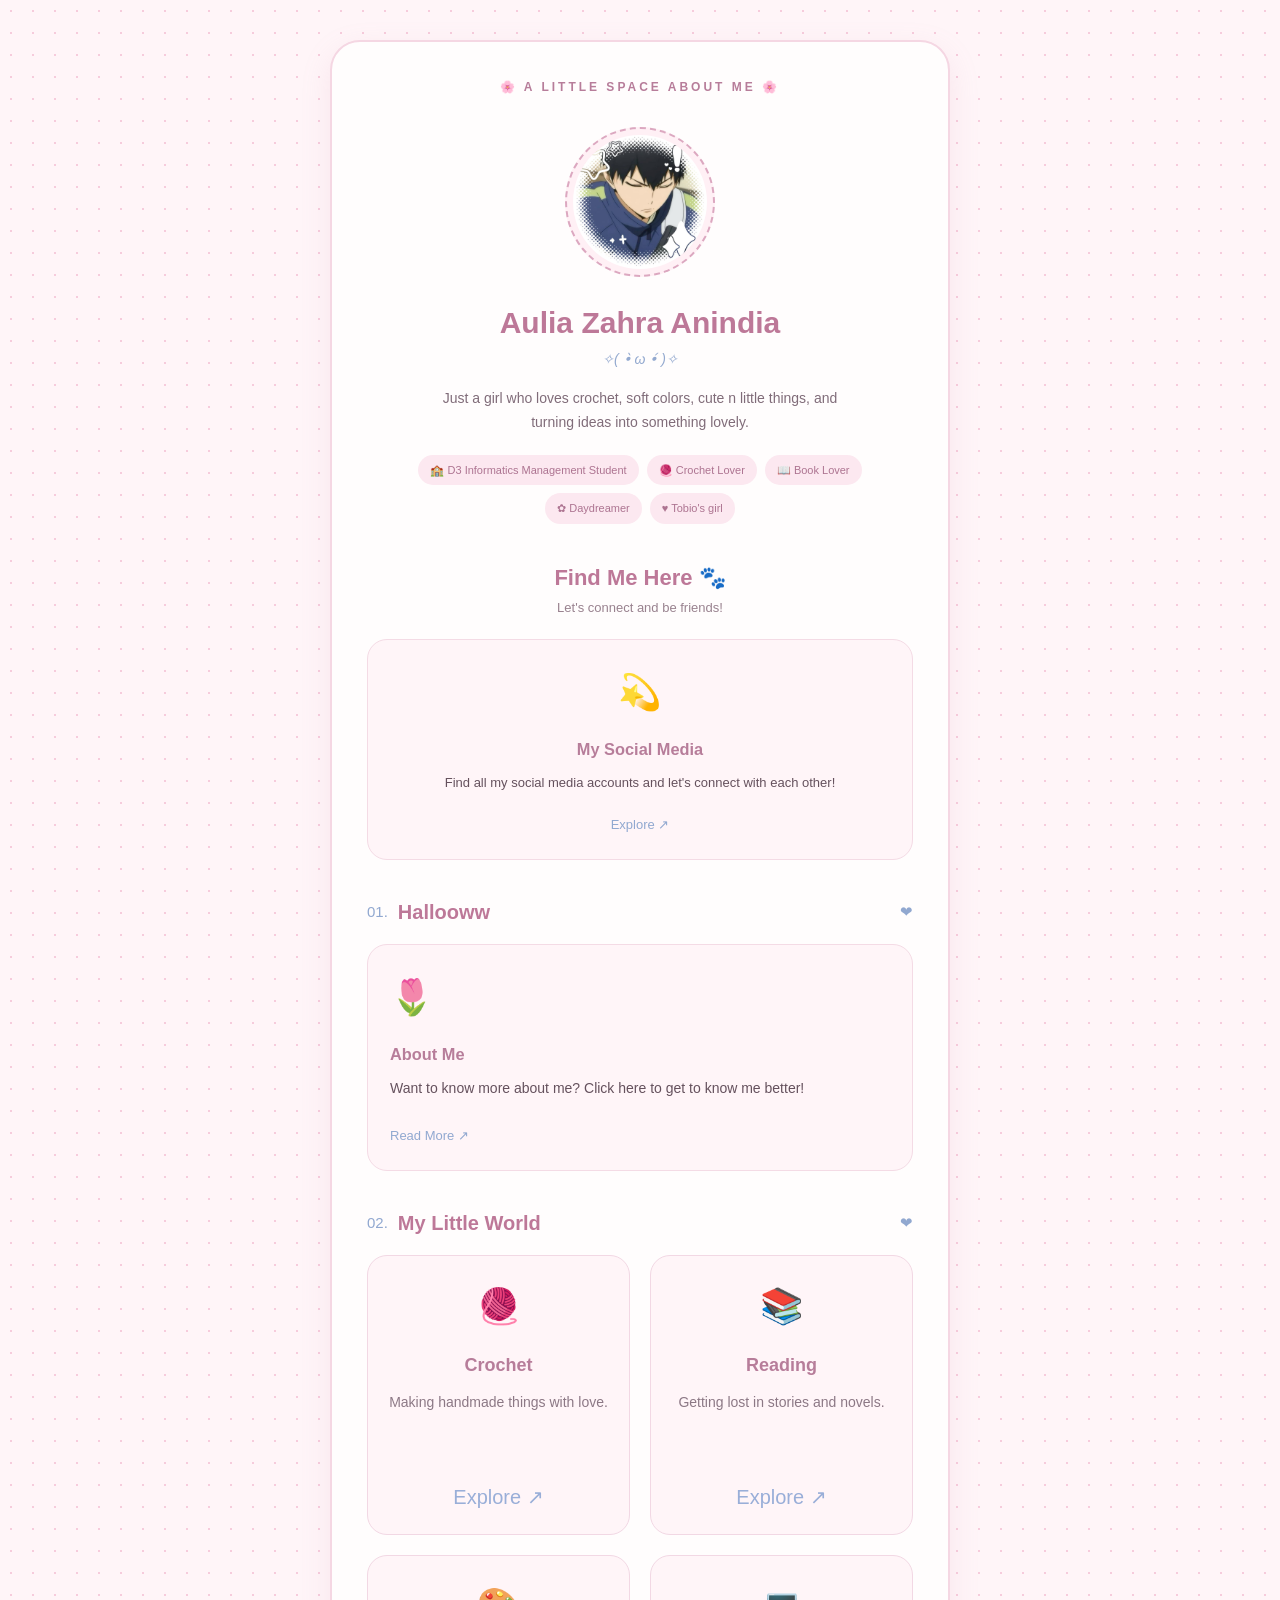
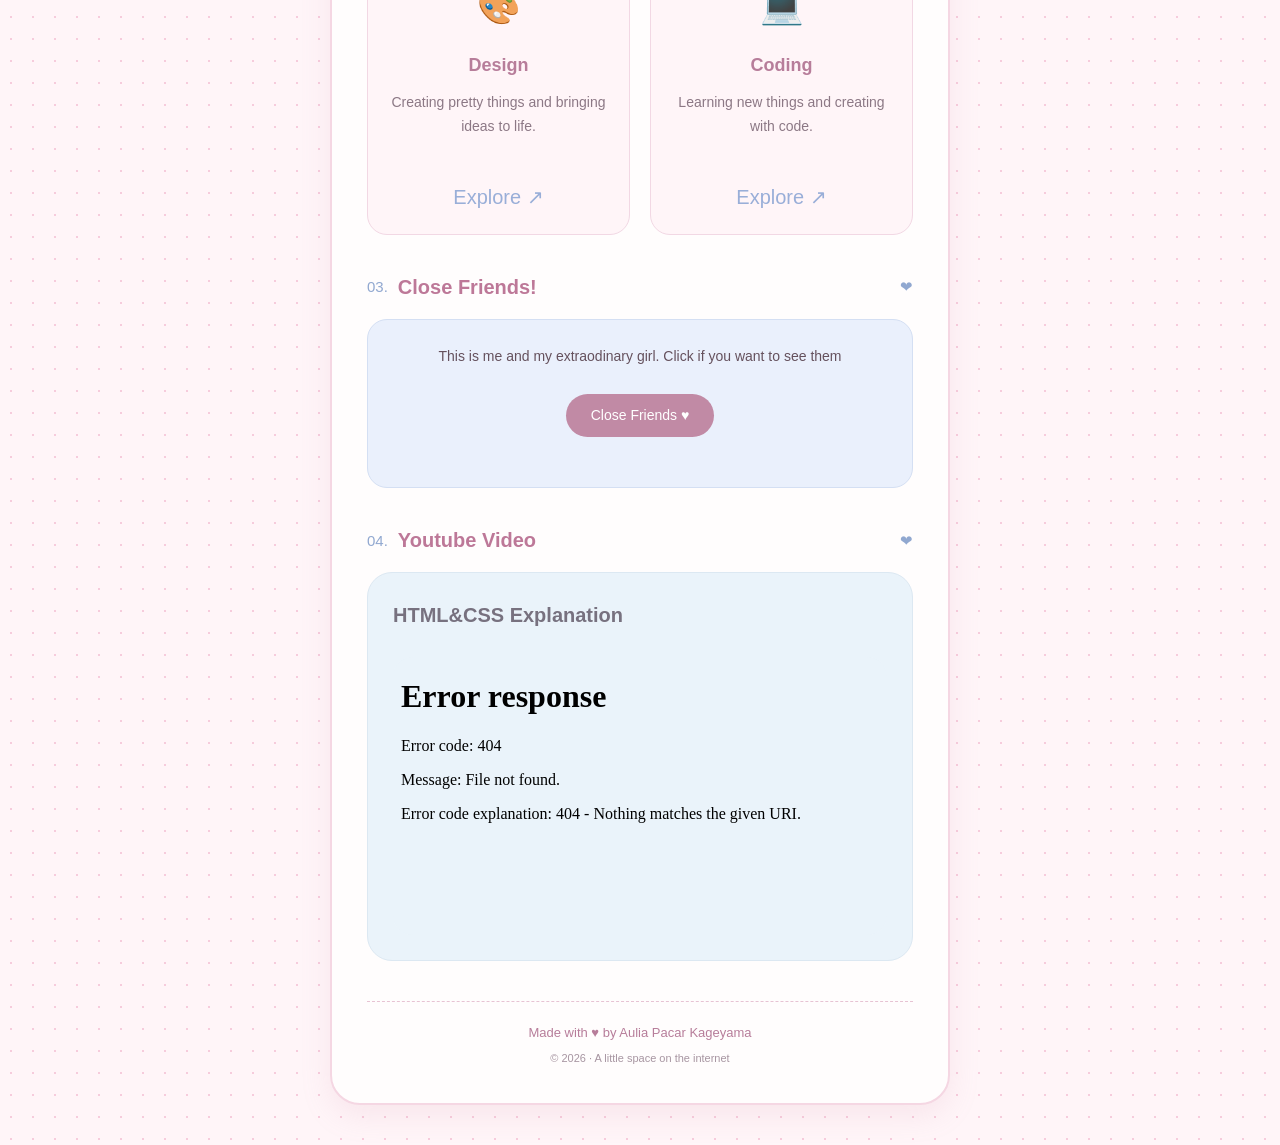
==== index.html @ 2667d25f "Add files via upload" ====
<!DOCTYPE html>
<html lang="id">
<head>
    <meta charset="UTF-8">
    <meta name="viewport" content="width=device-width, initial-scale=1.0">
    <title>Aulia's Little Space</title>

    <link rel="stylesheet" href="zahra.css">
</head>

<body>

<div class="container">

    <div class="top-label">
        🌸 A LITTLE SPACE ABOUT ME 🌸
    </div>

    <header class="profile">

        <div class="profile-frame">
            <img
                src="kgympfp.jpeg"
                alt="Foto profil Aulia"
                class="profile-img"
            >
        </div>

        <h1>Aulia Zahra Anindia</h1>

        <p class="nickname">
            ✧( •̀ ω •́ )✧
        </p>

        <p class="description">
            Just a girl who loves crochet, soft colors,
            cute n little things, and turning ideas into something lovely.
        </p>

        <div class="tags">
            <span>🏫 D3 Informatics Management Student</span>
            <span>🧶 Crochet Lover</span>
            <span>📖 Book Lover</span>
            <span>✿ Daydreamer</span>
            <span>♥ Tobio's girl</span>
        </div>

    </header>

    <section class="social-section">

        <h2>Find Me Here 🐾</h2>

        <p class="section-desc">
            Let's connect and be friends!
        </p>

        <a href="findme.html" class="about-card">

            <div class="interest-icon">💫</div>

            <h3>My Social Media</h3>

            <p>
                Find all my social media accounts
                and let's connect with each other!
            </p>

            <span class="arrow">Explore ↗</span>

        </a>

    </section>

    <section class="about-section">

        <div class="section-heading">
            <span>01.</span>
            <h2>Hallooww</h2>
            <span>❤︎</span>
        </div>

        <a href="aboutme.html" class="about-card">

            <div class="interest-icon">🌷</div>

            <h3>About Me</h3>

            <p>
                Want to know more about me?
                Click here to get to know me better!
            </p>

            <span class="arrow">Read More ↗</span>

        </a>

    </section>

    <section class="interests-section">

        <div class="section-heading">
            <span>02.</span>
            <h2>My Little World</h2>
            <span>❤︎</span>
        </div>

        <div class="interest-grid">

            <a href="crochet.html" class="interest-card">

                <div class="interest-icon">🧶</div>

                <h3>Crochet</h3>

                <p>
                    Making handmade things with love.
                </p>

                <span class="arrow">Explore ↗</span>

            </a>

            <a href="reading.html" class="interest-card">

                <div class="interest-icon">📚</div>

                <h3>Reading</h3>

                <p>
                    Getting lost in stories and novels.
                </p>

                <span class="arrow">Explore ↗</span>

            </a>

            <a href="design.html" class="interest-card">

                <div class="interest-icon">🎨</div>

                <h3>Design</h3>

                <p>
                    Creating pretty things and bringing ideas to life.
                </p>

                <span class="arrow">Explore ↗</span>

            </a>

            <a href="coding.html" class="interest-card">

                <div class="interest-icon">💻</div>

                <h3>Coding</h3>

                <p>
                    Learning new things and creating with code.
                </p>

                <span class="arrow">Explore ↗</span>

            </a>

        </div>

    </section>

    <section class="contact-section">

        <div class="section-heading">
            <span>03.</span>
            <h2>Close Friends!</h2>
            <span>❤︎</span>
        </div>

        <div class="contact-card">

            <p>
             This is me and my extraodinary girl. Click if you want to see them 
            </p>

            <a
                href="cf.html" class="contact-button">
                Close Friends ♥︎
            </a>


        </div>

    </section>

    <section class="youtube-section" id="youtube">
        <div class="section-heading">
        <span>04.</span>
        <h2>Youtube Video</h2>
        <span>❤︎</span>
        </div>
        
        <div class="youtube-box">

        <h3 class="youtube-title">
            HTML&CSS Explanation
        </h3>

        <div class="youtube-video">
        <iframe
            src="........."
            tutle="YouTube Video"
            allowfullscreen>
        </iframe>
    </div>

    </div>

    </section>

    <footer>

        <p>Made with ♥︎ by Aulia Pacar Kageyama</p>

        <p class="footer-small">
            © 2026 · A little space on the internet
        </p>

    </footer>

</div>


</body>
</html>
---- zahra.css ----
* {
    margin: 0;
    padding: 0;
    box-sizing: border-box;
}

body {
    font-family: 'Trebuchet MS', Arial, sans-serif;
    background-color: #fff5f8;
    background-image: radial-gradient(#f6ccdc 1px, transparent 1px);
    background-size: 22px 22px;
    color: #65515d;
    line-height: 1.7;
}



.container {
    max-width: 620px;
    width: 90%;
    margin: 40px auto;
    padding: 35px;
    background-color: #fffdfd;
    border: 2px solid #f5d7e3;
    border-radius: 30px;
    box-shadow: 0 10px 30px rgba(210, 140, 170, 0.15);
}
.top-label {
    text-align: center;
    color: #b77d9a;
    font-size: 12px;
    font-weight: bold;
    letter-spacing: 3px;
    margin-bottom: 30px;
}
.profile {
    text-align: center;
    margin-bottom: 35px;
}
.profile-frame {
    width: 150px;
    height: 150px;
    margin: 0 auto 20px;
    padding: 6px;
    border: 2px dashed #dca8c0;
    border-radius: 50%;
    background-color: #fff0f5;
}
.profile-img {
    width: 100%;
    height: 100%;
    object-fit: cover;
    border-radius: 50%;
}
.profile h1 {
    color: #bd7898;
    font-size: 30px;
    margin-bottom: 0;
}
.nickname {
    color: #93a9cf;
    font-size: 14px;
    font-style: italic;
    margin-bottom: 15px;
}
.description {
    max-width: 400px;
    margin: 0 auto 20px;
    font-size: 14px;
    color: #806c79;
}
.tags {
    display: flex;
    flex-wrap: wrap;
    justify-content: center;
    gap: 8px;
}
.tags span {
    background-color: #fce8f0;
    color: #ad7491;
    padding: 6px 12px;
    border-radius: 20px;
    font-size: 11px;
}


.social-section,
.about-section,
.interests-section,
.contact-section {
    margin-top: 35px;
}
.social-section > h2 {
    text-align: center;
    color: #bd7898;
    font-size: 22px;
}
.section-desc {
    text-align: center;
    font-size: 13px;
    margin-bottom: 20px;
    color: #99828f;
}
.section-heading {
    display: flex;
    align-items: center;
    justify-content: space-between;
    gap: 10px;
    margin-bottom: 15px;
    color: #bd7898;
}
.section-heading h2 {
    font-size: 20px;
    flex-grow: 1;
}
.section-heading span {
    color: #91a8d0;
    font-size: 15px;
}


.link-card {
    display: flex;
    align-items: center;
    gap: 15px;
    text-decoration: none;
    color: #65515d;
    background-color: #fff4f8;
    border: 1px solid #f2d5e1;
    padding: 15px 18px;
    border-radius: 18px;
    margin-bottom: 12px;
    transition: all 0.3s ease;
}
.link-icon {
    display: flex;
    align-items: center;
    justify-content: center;
    min-width: 42px;
    height: 42px;
    background-color: #f8dce8;
    color: #b77d9a;
    border-radius: 14px;
    font-size: 22px;
}
.link-text {
    display: flex;
    flex-direction: column;
    flex-grow: 1;
}
.link-text strong {
    font-size: 15px;
    color: #a96f8e;
}
.link-text small {
    font-size: 12px;
    color: #9b8793;
}
.arrow {
    color: #a5b7d8;
    font-size: 20px;
}
.link-card:hover {
    background-color: #eaf1ff;
    border-color: #b8c9e8;
    transform: translateY(-5px);
    box-shadow: 0 8px 18px rgba(153, 174, 216, 0.2);
}
.link-card:hover .link-icon {
    background-color: #d9e5fa;
    color: #718dbd;
}
.link-card:hover .link-text strong,
.link-card:hover .arrow {
    color: #718dbd;
}



.about-card {
    display: block;
    background-color: #fff5f8;
    border: 1px solid #f4dbe5;
    padding: 22px;
    border-radius: 20px;
    font-size: 14px;
}
.about-card p {
    margin-bottom: 12px;
}
.about-card h3 {
    color: #b77d9a;
    margin-bottom: 8px;
}
a.about-card {
    text-decoration: none;
    color: inherit;
    cursor: pointer;
    transition: all 0.3s ease;
}
a.about-card:hover {
    background-color: #eaf1ff;
    border-color: #b8c9e8;
    transform: translateY(-5px);
    box-shadow: 0 8px 18px rgba(153, 174, 216, 0.2);
}
a.about-card:hover h3 {
    color: #718dbd;
}
a.about-card .arrow {
    display: inline-block;
    margin-top: 12px;
    font-size: 13px;
    color: #91a8d0;
}
.about-video {
    margin-top: 30px;
    text-align: center;
}
.about-video video {
    display: block;
    width: 100%;
    max-width: 400px;
    height: auto;
    object-fit: contain;
    margin: 0 auto;
    border-radius: 25px;
    border: 3px solid #f5d7e3;
    box-shadow: 0 8px 20px rgba(210, 140, 170, 0.2);
}
.about-video p {
    margin-top: 12px;
    color: #b77d9a;
    font-size: 13px;
    font-style: italic;
}


.quote {
    margin-top: 20px;
    padding: 12px;
    text-align: center;
    background-color: #eaf0fc;
    color: #8199c3;
    border-radius: 12px;
    font-size: 13px;
    font-style: italic;
}



.interests-section {
    width: 100%;
}
.interest-grid {
    display: grid;
    grid-template-columns: repeat(2, minmax(0, 1fr));
    gap: 20px;
    align-items: stretch;
    width: 100%;
}
.interest-card {
    box-sizing: border-box;
    width: 100%;
    min-width: 0;
    min-height: 280px;
    display: flex;
    flex-direction: column;
    align-items: center;
    text-align: center;
    background-color: #fff5f8;
    border: 1px solid #f2d8e4;
    padding: 20px 15px;
    border-radius: 20px;
    text-decoration: none;
    color: inherit;
    transition: all 0.3s ease;
}
.interest-icon {
    font-size: 35px;
    margin-bottom: 15px;
}
.interest-card h3 {
    color: #b77d9a;
    font-size: 18px;
    margin-bottom: 10px;
}
.interest-card p {
    color: #8c7885;
    font-size: 14px;
    line-height: 1.7;
    margin-bottom: 15px;
}
.interest-card .arrow {
    color: #99aed8;
    margin-top: auto;
}
.interest-card:hover {
    background-color: #edf2ff;
    border-color: #c5d2ed;
    transform: translateY(-5px);
    box-shadow: 0 8px 18px rgba(153, 174, 216, 0.2);
}


.social-section .about-card {
    display: block;
    text-align: center;
    text-decoration: none;
    color: inherit;
    cursor: pointer;
    transition: all 0.3s ease;
}
.social-section .about-card:hover {
    background-color: #eaf1ff;
    border-color: #b8c9e8;
    transform: translateY(-5px);
    box-shadow: 0 8px 18px rgba(153, 174, 216, 0.2);
}
.social-section .about-card h3 {
    color: #b77d9a;
    margin-bottom: 8px;
}
.social-section .about-card:hover h3 {
    color: #718dbd;
}
.social-section .about-card p {
    font-size: 13px;
    margin-bottom: 10px;
}
.social-section .about-card .arrow {
    display: inline-block;
    margin-top: 10px;
    font-size: 13px;
    color: #91a8d0;
}


.contact-card {
    background-color: #eaf0fc;
    padding: 25px;
    text-align: center;
    border-radius: 20px;
    border: 1px solid #d4dff3;
}
.contact-card p {
    font-size: 14px;
    margin-bottom: 18px;
}
.contact-button {
    display: block;
    width: fit-content;
    margin: 25px auto;
    text-align: center;
    background-color: #c18aa5;
    color: white;
    text-decoration: none;
    padding: 10px 25px;
    border-radius: 25px;
    font-size: 14px;
    transition: all 0.3s ease;
}
.contact-button:hover {
    background-color: #91a8d0;
    transform: scale(1.05);
}


footer {
    text-align: center;
    margin-top: 40px;
    padding-top: 20px;
    border-top: 1px dashed #e7c3d3;
    color: #b77d9a;
    font-size: 13px;
}
.footer-small {
    font-size: 11px;
    color: #a795a1;
    margin-top: 5px;
}



.crochet-gallery,
.reading-gallery {
    margin-top: 35px;
}
.crochet-grid,
.reading-grid {
    display: grid;
    grid-template-columns: repeat(2, minmax(0, 1fr));
    gap: 15px;
}
.crochet-item,
.reading-item {
    background-color: #fff5f8;
    border: 1px solid #f2d8e4;
    padding: 12px;
    border-radius: 20px;
    text-align: center;
    transition: all 0.3s ease;
    overflow: hidden;
}
.crochet-item img,
.reading-item img {
    display: block;
    width: 100%;
    height: 180px;
    object-fit: cover;
    border-radius: 15px;
    margin-bottom: 10px;
}
.crochet-item h3,
.reading-item h3 {
    color: #b77d9a;
    font-size: 14px;
    margin-bottom: 5px;
}
.crochet-item p,
.reading-item p {
    color: #8c7885;
    font-size: 12px;
}
.crochet-item:hover,
.reading-item:hover {
    background-color: #edf2ff;
    border-color: #c5d2ed;
    transform: translateY(-5px);
    box-shadow: 0 8px 18px rgba(153, 174, 216, 0.2);
}


.back-home {
    text-align: center;
    margin-top: 30px;
}



.cf-container {
    max-width: 900px;
    width: 90%;
    margin: 40px auto;
    padding: 40px;
    box-sizing: border-box;
    background-color: #fffdfd;
    border: 2px solid #f5d7e3;
    border-radius: 30px;
    box-shadow: 0 10px 30px rgba(210, 140, 170, 0.15);
}
.cf-intro {
    text-align: center;
    margin-bottom: 50px;
}
.cf-label {
    text-align: center;
    color: #b77d9a;
    font-size: 12px;
    font-weight: bold;
    letter-spacing: 3px;
    margin-bottom: 30px;
}
.cf-title {
    font-family: 'Trebuchet MS', Arial, sans-serif;
    color: #bd7898;
    font-size: 30px;
    font-weight: bold;
    text-align: center;
    margin-bottom: 15px;
}
.cf-subtitle {
    font-family: 'Trebuchet MS', Arial, sans-serif;
    font-size: 14px;
    color: #806c79;
    text-align: center;
    line-height: 1.7;
}
.cf-content {
    margin-top: 35px;
}
.cf-section-title {
    font-family: 'Trebuchet MS', Arial, sans-serif;
    font-size: 20px;
    color: #bd7898;
    text-align: left;
    margin-bottom: 25px;
}
.cf-video {
    width: 100%;
    max-width: 700px;
    margin: 25px auto;
    padding: 10px;
    box-sizing: border-box;
    background-color: #eaf3fa;
    border: 1px solid #dce8f2;
    border-radius: 25px;
    overflow: hidden;
}
.cf-video video {
    display: block;
    width: 100%;
    height: auto;
    border-radius: 18px;
    background-color: #eaf3fa;
}
.cf-container .contact-button {
    margin-top: 25px;
}
.cf-container footer {
    margin-top: 40px;
    padding-top: 20px;
    border-top: 1px dashed #e7c3d3;
    text-align: center;
    color: #b77d9a;
    font-size: 13px;
}
.cf-container .footer-small {
    font-size: 11px;
    color: #a795a1;
    margin-top: 5px;
}



.youtube-section {
    width: 100%;
    margin-top: 35px;
    padding-top: 0;
}
.youtube-section > h2 {
    font-family: 'Trebuchet MS', Arial, sans-serif;
    font-size: 20px;
    color: #bd7898;
    text-align: left;
    margin-bottom: 15px;
}
.youtube-box {
    width: 100%;
    box-sizing: border-box;
    background-color: #eaf3fa;
    border: 1px solid #dce8f2;
    border-radius: 25px;
    padding: 25px;
    text-align: center;
}
.youtube-title {
    font-family: 'Trebuchet MS', Arial, sans-serif;
    font-size: 20px;
    font-weight: bold;
    color: #77717f;
    text-align: left;
    margin-bottom: 25px;
}
.youtube-video {
    width: 100%;
    max-width: 800px;
    aspect-ratio: 16 / 9;
    margin: 0 auto;
    overflow: hidden;
    border-radius: 20px;
    background-color: #eaf3fa;
}
.youtube-video iframe {
    display: block;
    width: 100%;
    height: 100%;
    border: none;
}

.video-container {
    width: 100%;
    max-width: 700px;
    aspect-ratio: 16 / 9;
    margin: 30px auto;
    border-radius: 20px;
    overflow: hidden;
}
.video-container iframe {
    display: block;
    width: 100%;
    height: 100%;
    border: none;
}



@media screen and (max-width: 600px) {
    .container {
        width: 92%;
        padding: 22px 17px;
        margin: 20px auto;
        border-radius: 24px;
    }
    .profile h1 {
        font-size: 26px;
    }
    .profile-frame {
        width: 130px;
        height: 130px;
    }
    .top-label {
        font-size: 10px;
        letter-spacing: 2px;
    }
    .section-heading h2 {
        font-size: 18px;
    }
    .link-card {
        padding: 12px;
        gap: 10px;
    }
    .interest-grid {
        grid-template-columns: repeat(2, minmax(0, 1fr));
        gap: 12px;
    }
    .interest-card {
        min-height: 260px;
        padding: 15px 8px;
    }
    .interest-card h3 {
        font-size: 16px;
    }
    .interest-card p {
        font-size: 12px;
    }
    .interest-icon {
        font-size: 30px;
    }
    .crochet-grid,
    .reading-grid {
        gap: 10px;
    }
    .crochet-item,
    .reading-item {
        padding: 8px;
    }
    .crochet-item img,
    .reading-item img {
        height: 140px;
    }

   

    .cf-container {
        width: 92%;
        padding: 22px 17px;
        margin: 20px auto;
        border-radius: 24px;
    }
    .cf-label {
        font-size: 10px;
        letter-spacing: 2px;
        margin-bottom: 25px;
    }
    .cf-title {
        font-size: 26px;
    }
    .cf-subtitle {
        font-size: 13px;
    }
    .cf-section-title {
        font-size: 18px;
    }
    .cf-video {
        padding: 7px;
        border-radius: 18px;
    }
    .cf-video video {
        border-radius: 12px;
    }



    .youtube-section > h2 {
        font-size: 20px;
    }
    .youtube-box {
        padding: 15px;
    }
    .youtube-title {
        font-size: 17px;
    }
    .youtube-video {
        border-radius: 15px;
    }
    .video-container {
        border-radius: 15px;
    }
}
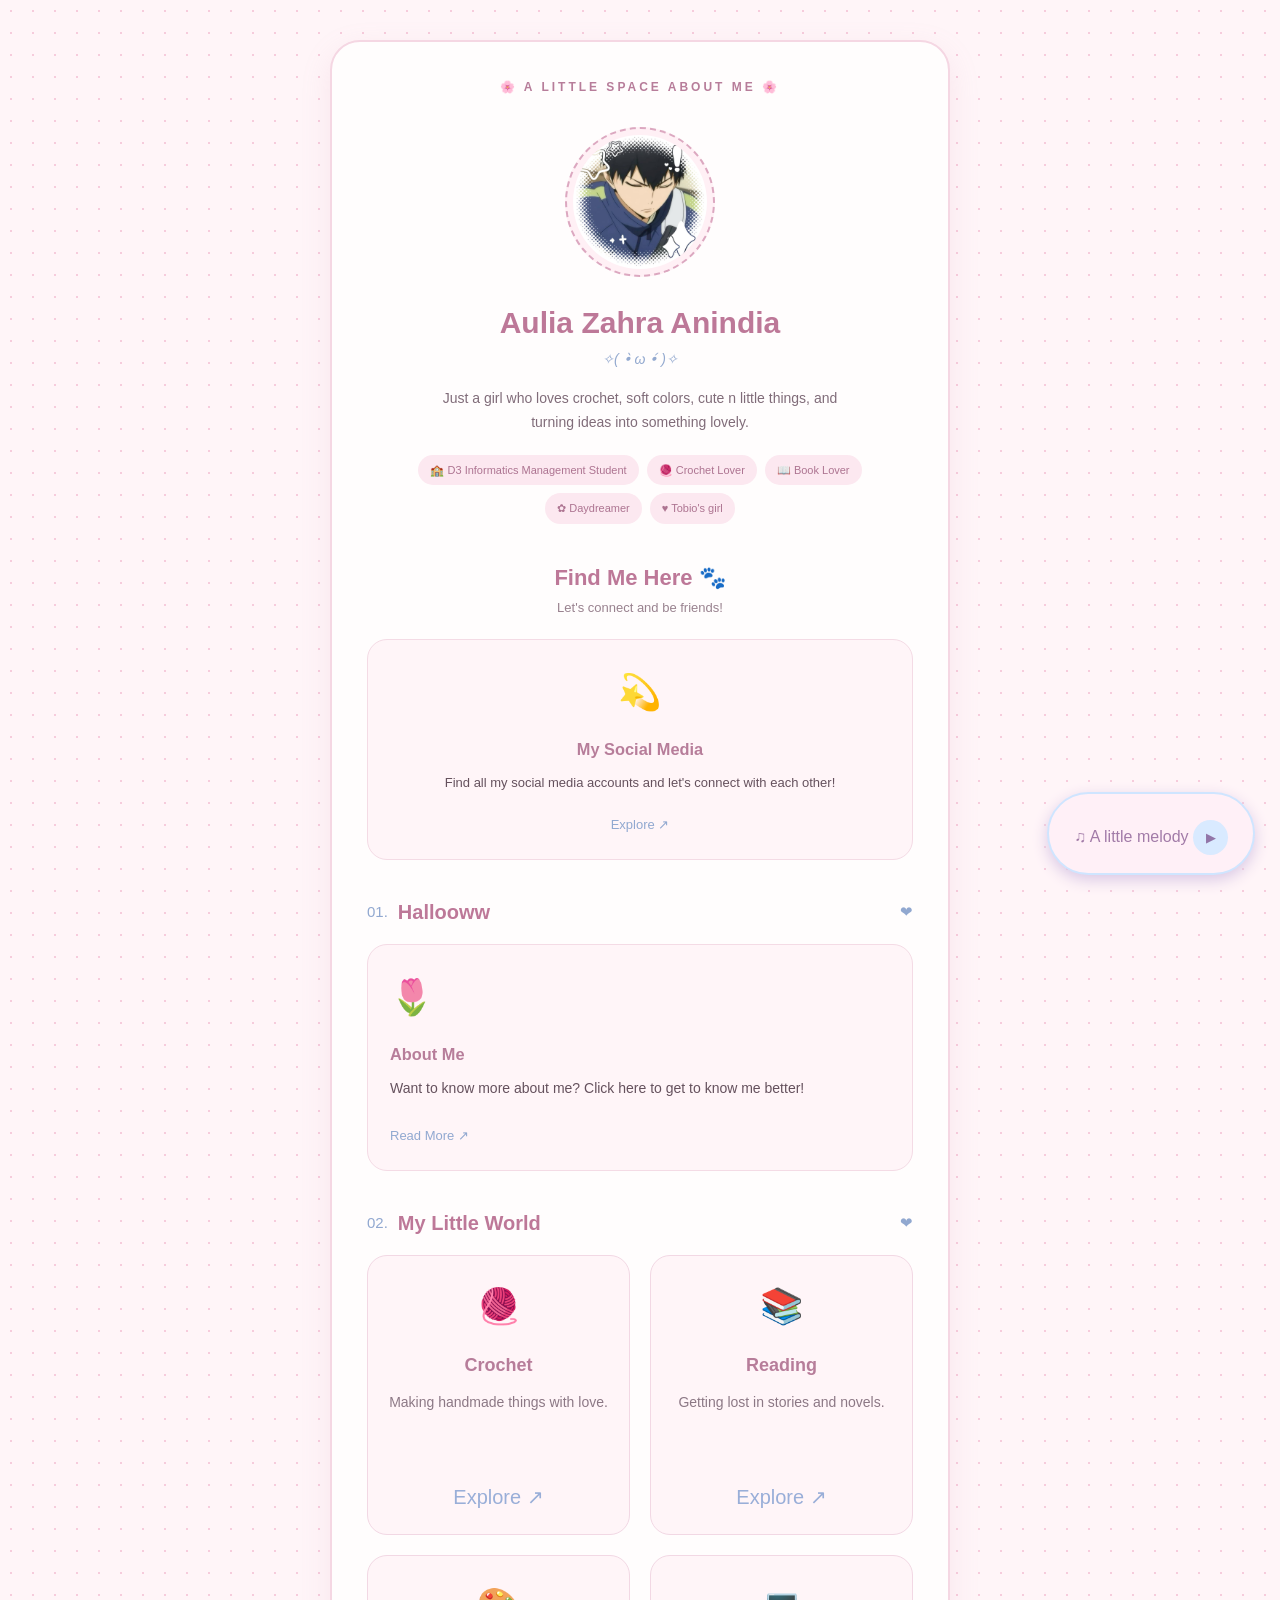
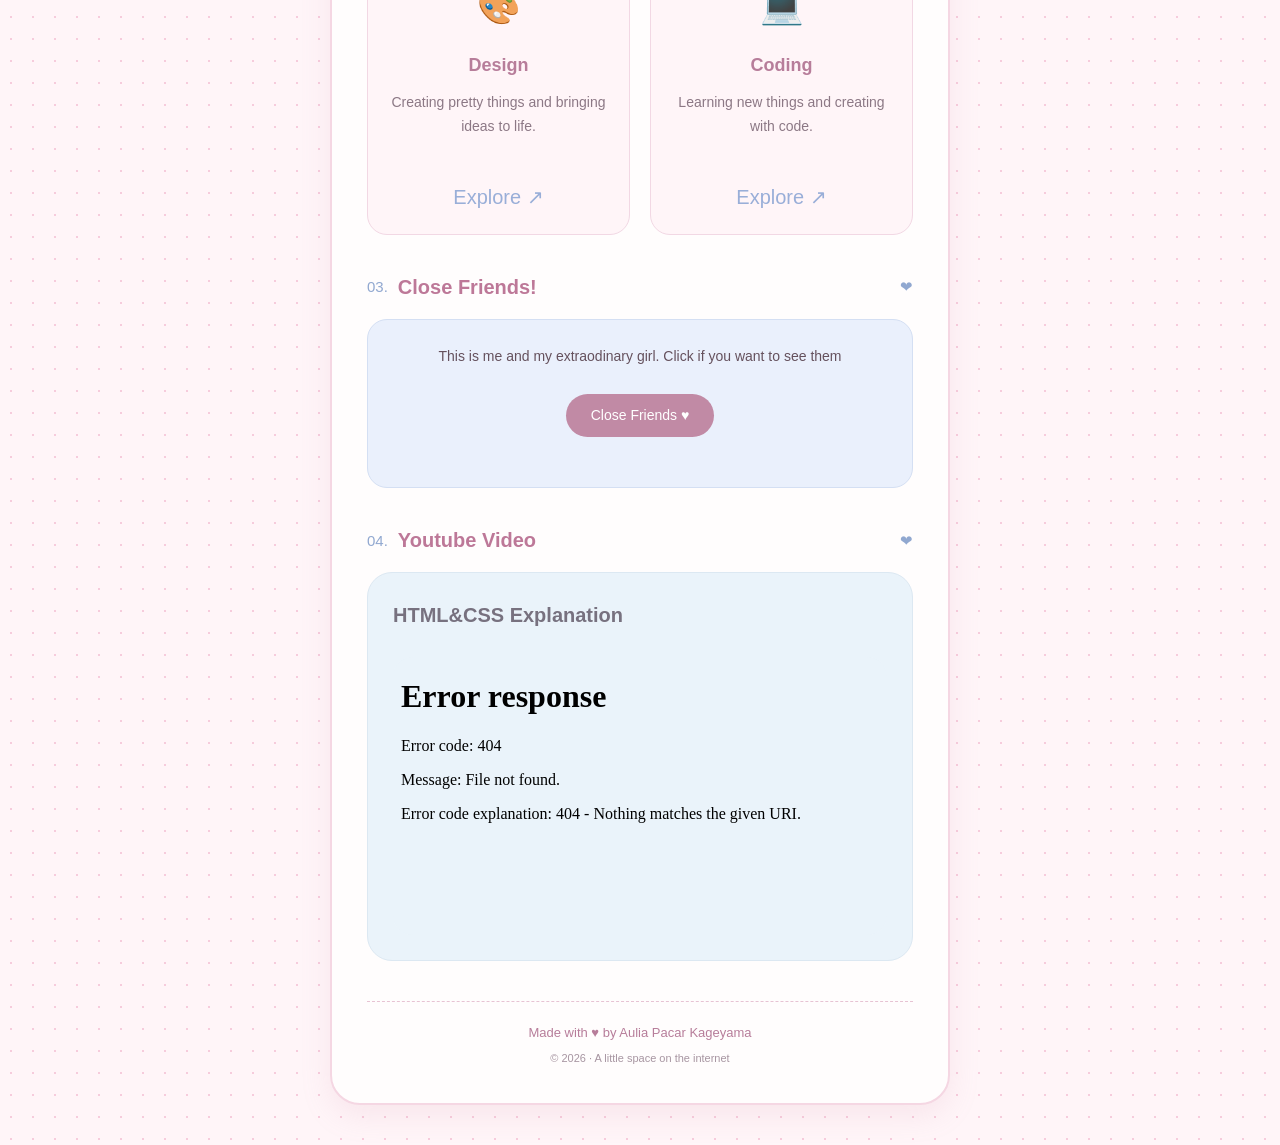
==== commit 077f0246: "update" ====
--- a/index.html
+++ b/index.html
@@ -1,233 +1,259 @@
-<!DOCTYPE html>
-<html lang="id">
-<head>
-    <meta charset="UTF-8">
-    <meta name="viewport" content="width=device-width, initial-scale=1.0">
-    <title>Aulia's Little Space</title>
-
-    <link rel="stylesheet" href="zahra.css">
-</head>
-
-<body>
-
-<div class="container">
-
-    <div class="top-label">
-        🌸 A LITTLE SPACE ABOUT ME 🌸
-    </div>
-
-    <header class="profile">
-
-        <div class="profile-frame">
-            <img
-                src="kgympfp.jpeg"
-                alt="Foto profil Aulia"
-                class="profile-img"
-            >
-        </div>
-
-        <h1>Aulia Zahra Anindia</h1>
-
-        <p class="nickname">
-            ✧( •̀ ω •́ )✧
-        </p>
-
-        <p class="description">
-            Just a girl who loves crochet, soft colors,
-            cute n little things, and turning ideas into something lovely.
-        </p>
-
-        <div class="tags">
-            <span>🏫 D3 Informatics Management Student</span>
-            <span>🧶 Crochet Lover</span>
-            <span>📖 Book Lover</span>
-            <span>✿ Daydreamer</span>
-            <span>♥ Tobio's girl</span>
-        </div>
-
-    </header>
-
-    <section class="social-section">
-
-        <h2>Find Me Here 🐾</h2>
-
-        <p class="section-desc">
-            Let's connect and be friends!
-        </p>
-
-        <a href="findme.html" class="about-card">
-
-            <div class="interest-icon">💫</div>
-
-            <h3>My Social Media</h3>
-
-            <p>
-                Find all my social media accounts
-                and let's connect with each other!
-            </p>
-
-            <span class="arrow">Explore ↗</span>
-
-        </a>
-
-    </section>
-
-    <section class="about-section">
-
-        <div class="section-heading">
-            <span>01.</span>
-            <h2>Hallooww</h2>
-            <span>❤︎</span>
-        </div>
-
-        <a href="aboutme.html" class="about-card">
-
-            <div class="interest-icon">🌷</div>
-
-            <h3>About Me</h3>
-
-            <p>
-                Want to know more about me?
-                Click here to get to know me better!
-            </p>
-
-            <span class="arrow">Read More ↗</span>
-
-        </a>
-
-    </section>
-
-    <section class="interests-section">
-
-        <div class="section-heading">
-            <span>02.</span>
-            <h2>My Little World</h2>
-            <span>❤︎</span>
-        </div>
-
-        <div class="interest-grid">
-
-            <a href="crochet.html" class="interest-card">
-
-                <div class="interest-icon">🧶</div>
-
-                <h3>Crochet</h3>
-
-                <p>
-                    Making handmade things with love.
-                </p>
-
-                <span class="arrow">Explore ↗</span>
-
-            </a>
-
-            <a href="reading.html" class="interest-card">
-
-                <div class="interest-icon">📚</div>
-
-                <h3>Reading</h3>
-
-                <p>
-                    Getting lost in stories and novels.
-                </p>
-
-                <span class="arrow">Explore ↗</span>
-
-            </a>
-
-            <a href="design.html" class="interest-card">
-
-                <div class="interest-icon">🎨</div>
-
-                <h3>Design</h3>
-
-                <p>
-                    Creating pretty things and bringing ideas to life.
-                </p>
-
-                <span class="arrow">Explore ↗</span>
-
-            </a>
-
-            <a href="coding.html" class="interest-card">
-
-                <div class="interest-icon">💻</div>
-
-                <h3>Coding</h3>
-
-                <p>
-                    Learning new things and creating with code.
-                </p>
-
-                <span class="arrow">Explore ↗</span>
-
-            </a>
-
-        </div>
-
-    </section>
-
-    <section class="contact-section">
-
-        <div class="section-heading">
-            <span>03.</span>
-            <h2>Close Friends!</h2>
-            <span>❤︎</span>
-        </div>
-
-        <div class="contact-card">
-
-            <p>
-             This is me and my extraodinary girl. Click if you want to see them 
-            </p>
-
-            <a
-                href="cf.html" class="contact-button">
-                Close Friends ♥︎
-            </a>
-
-
-        </div>
-
-    </section>
-
-    <section class="youtube-section" id="youtube">
-        <div class="section-heading">
-        <span>04.</span>
-        <h2>Youtube Video</h2>
-        <span>❤︎</span>
-        </div>
-        
-        <div class="youtube-box">
-
-        <h3 class="youtube-title">
-            HTML&CSS Explanation
-        </h3>
-
-        <div class="youtube-video">
-        <iframe
-            src="........."
-            tutle="YouTube Video"
-            allowfullscreen>
-        </iframe>
-    </div>
-
-    </div>
-
-    </section>
-
-    <footer>
-
-        <p>Made with ♥︎ by Aulia Pacar Kageyama</p>
-
-        <p class="footer-small">
-            © 2026 · A little space on the internet
-        </p>
-
-    </footer>
-
-</div>
-
-
-</body>
+<!DOCTYPE html>
+<html lang="id">
+<head>
+    <meta charset="UTF-8">
+    <meta name="viewport" content="width=device-width, initial-scale=1.0">
+    <title>Aulia's Little Space</title>
+
+    <link rel="stylesheet" href="zahra.css">
+</head>
+
+<body>
+
+<div class="container">
+
+    <div class="top-label">
+        🌸 A LITTLE SPACE ABOUT ME 🌸
+    </div>
+
+    <header class="profile">
+
+        <div class="profile-frame">
+            <img
+                src="kgympfp.jpeg"
+                alt="Foto profil Aulia"
+                class="profile-img"
+            >
+        </div>
+
+        <h1>Aulia Zahra Anindia</h1>
+
+        <p class="nickname">
+            ✧( •̀ ω •́ )✧
+        </p>
+
+        <p class="description">
+            Just a girl who loves crochet, soft colors,
+            cute n little things, and turning ideas into something lovely.
+        </p>
+
+        <div class="tags">
+            <span>🏫 D3 Informatics Management Student</span>
+            <span>🧶 Crochet Lover</span>
+            <span>📖 Book Lover</span>
+            <span>✿ Daydreamer</span>
+            <span>♥ Tobio's girl</span>
+        </div>
+
+    </header>
+
+    <section class="social-section">
+
+        <h2>Find Me Here 🐾</h2>
+
+        <p class="section-desc">
+            Let's connect and be friends!
+        </p>
+
+        <a href="findme.html" class="about-card">
+
+            <div class="interest-icon">💫</div>
+
+            <h3>My Social Media</h3>
+
+            <p>
+                Find all my social media accounts
+                and let's connect with each other!
+            </p>
+
+            <span class="arrow">Explore ↗</span>
+
+        </a>
+
+    </section>
+
+    <section class="about-section">
+
+        <div class="section-heading">
+            <span>01.</span>
+            <h2>Hallooww</h2>
+            <span>❤︎</span>
+        </div>
+
+        <a href="aboutme.html" class="about-card">
+
+            <div class="interest-icon">🌷</div>
+
+            <h3>About Me</h3>
+
+            <p>
+                Want to know more about me?
+                Click here to get to know me better!
+            </p>
+
+            <span class="arrow">Read More ↗</span>
+
+        </a>
+
+    </section>
+
+    <section class="interests-section">
+
+        <div class="section-heading">
+            <span>02.</span>
+            <h2>My Little World</h2>
+            <span>❤︎</span>
+        </div>
+
+        <div class="interest-grid">
+
+            <a href="crochet.html" class="interest-card">
+
+                <div class="interest-icon">🧶</div>
+
+                <h3>Crochet</h3>
+
+                <p>
+                    Making handmade things with love.
+                </p>
+
+                <span class="arrow">Explore ↗</span>
+
+            </a>
+
+            <a href="reading.html" class="interest-card">
+
+                <div class="interest-icon">📚</div>
+
+                <h3>Reading</h3>
+
+                <p>
+                    Getting lost in stories and novels.
+                </p>
+
+                <span class="arrow">Explore ↗</span>
+
+            </a>
+
+            <a href="design.html" class="interest-card">
+
+                <div class="interest-icon">🎨</div>
+
+                <h3>Design</h3>
+
+                <p>
+                    Creating pretty things and bringing ideas to life.
+                </p>
+
+                <span class="arrow">Explore ↗</span>
+
+            </a>
+
+            <a href="coding.html" class="interest-card">
+
+                <div class="interest-icon">💻</div>
+
+                <h3>Coding</h3>
+
+                <p>
+                    Learning new things and creating with code.
+                </p>
+
+                <span class="arrow">Explore ↗</span>
+
+            </a>
+
+        </div>
+
+    </section>
+
+    <section class="contact-section">
+
+        <div class="section-heading">
+            <span>03.</span>
+            <h2>Close Friends!</h2>
+            <span>❤︎</span>
+        </div>
+
+        <div class="contact-card">
+
+            <p>
+             This is me and my extraodinary girl. Click if you want to see them 
+            </p>
+
+            <a
+                href="cf.html" class="contact-button">
+                Close Friends ♥︎
+            </a>
+
+
+        </div>
+
+    </section>
+
+    <section class="youtube-section" id="youtube">
+        <div class="section-heading">
+        <span>04.</span>
+        <h2>Youtube Video</h2>
+        <span>❤︎</span>
+        </div>
+        
+        <div class="youtube-box">
+
+        <h3 class="youtube-title">
+            HTML&CSS Explanation
+        </h3>
+
+        <div class="youtube-video">
+        <iframe
+            src="........."
+            tutle="YouTube Video"
+            allowfullscreen>
+        </iframe>
+    </div>
+
+    </div>
+
+    </section>
+
+    <footer>
+
+        <p>Made with ♥︎ by Aulia Pacar Kageyama</p>
+
+        <p class="footer-small">
+            © 2026 · A little space on the internet
+        </p>
+
+    </footer>
+
+</div>
+
+<div class="floating-music">
+    <div class="music-cloud">
+        <span>♫ A little melody</span>
+
+        <audio id="myMusic" src="Lagu1.mpeg"></audio>
+
+        <button onclick="toggleMusic()" id="musicBtn">
+            ▶
+        </button>
+    </div>
+</div>
+
+<script>
+function toggleMusic() {
+    const music = document.getElementById("myMusic");
+    const btn = document.getElementById("musicBtn");
+
+    if (music.paused) {
+        music.play();
+        btn.textContent = "Ⅱ";
+    } else {
+        music.pause();
+        btn.textContent = "▶";
+    }
+}
+</script>
+
+</body>
 </html>
--- a/zahra.css
+++ b/zahra.css
@@ -687,4 +687,41 @@
     .video-container {
         border-radius: 15px;
     }
+}
+
+
+.floating-music {
+    position: fixed;
+    right: 25px;
+    bottom: 25px;
+    z-index: 999;
+    animation: floating 3s ease-in-out infinite;
+}
+.music-cloud {
+    background: #fff0f7;
+    border: 2px solid #cfe5ff;
+    border-radius: 50px;
+    padding: 18px 25px;
+    box-shadow: 0 5px 15px #d9c8e5;
+    text-align: center;
+    color: #a27ba8;
+}
+.music-cloud button {
+    border: none;
+    background: #d9eaff;
+    color: #9275a8;
+    border-radius: 50%;
+    width: 35px;
+    height: 35px;
+    cursor: pointer;
+    margin-top: 8px;
+}
+@keyframes floating {
+    0%, 100% {
+        transform: translateY(0);
+    }
+
+    50% {
+        transform: translateY(-10px);
+    }
 }
